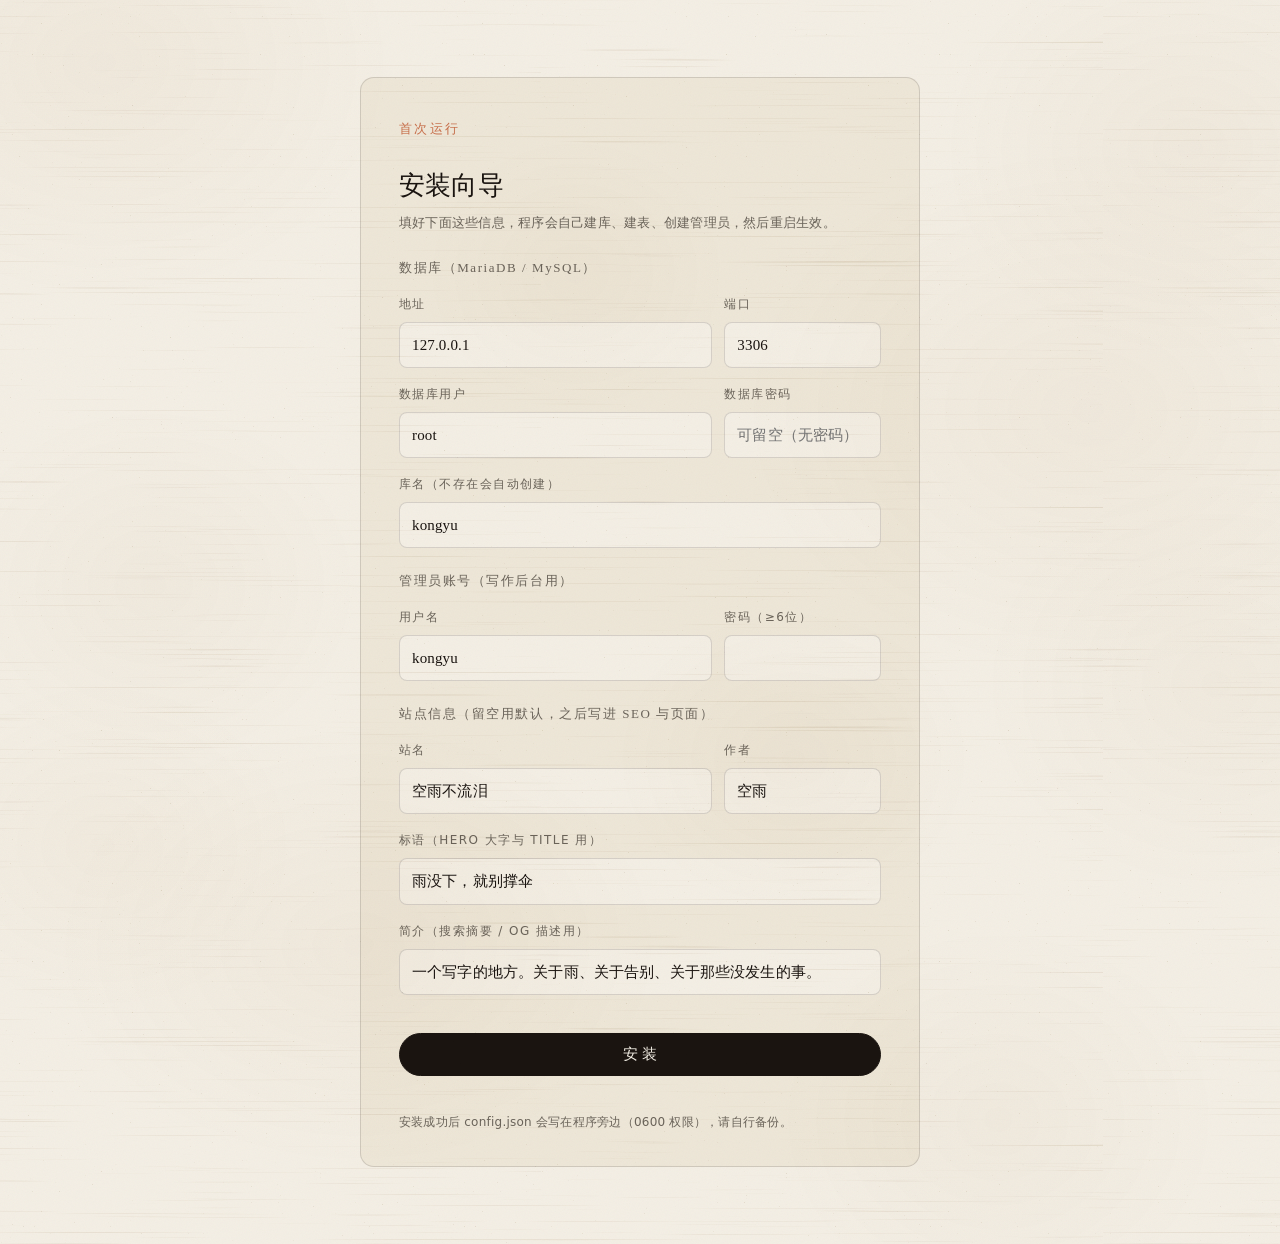
==== web/install.html @ cefd001e "feat: 空雨不流泪 · 单二进制 Markdown 博客 v1.0.0 书卷派（Editorial / Warm Minimalism）风格的个人博客，一个可执行文件 包含前台、写作后台、REST" ====
<!DOCTYPE html>
<html lang="zh-CN" data-theme="light" data-page-node-id="V2tOtIdkE9cuBsTQPnWQZI">
<head data-page-node-id="H4SumpISIE8X99gHW9Pw5w">
<meta charset="UTF-8" data-page-node-id="9279kvWvdt9lmdQAimhoW7">
<meta name="viewport" content="width=device-width, initial-scale=1.0" data-page-node-id="6Mq2mURJLkUc9kyoTBnF0r">
<title>安装向导 · 空雨不流泪</title>
<meta name="robots" content="noindex, nofollow" data-page-node-id="YCZQ5GUoCMjF4UqULJAlKw">
<link rel="stylesheet" href="assets/style.css" data-page-node-id="CHzqNNVt9hxdb2tH8KpF4H">
<style>
  .auth-wrap { min-height: 100vh; display: flex; align-items: center; justify-content: center; padding: 6vw 5vw; }
  .auth-card {
    width: min(560px, 94vw);
    background: var(--paper-2, rgba(255,255,255,.55));
    border: 1px solid var(--line, rgba(31,26,22,.14));
    border-radius: 14px;
    padding: 40px 38px 34px;
  }
  .auth-card h1 { font-size: 26px; font-weight: 500; margin: 6px 0 4px; }
  .auth-card .field { margin-top: 14px; }
  .auth-card input, .auth-card select {
    width: 100%; box-sizing: border-box;
    font: inherit; font-size: 15px;
    padding: 9px 12px; border-radius: 8px;
    border: 1px solid var(--line, rgba(31,26,22,.14));
    background: var(--paper, #f5f0e6); color: var(--ink, #1f1a16);
  }
  .auth-card input:focus { outline: 2px solid var(--accent, #c96f4a); outline-offset: 1px; }
  .row2 { display: grid; grid-template-columns: 2fr 1fr; gap: 12px; }
  .auth-card .btn { width: 100%; margin-top: 22px; padding: 11px; font-size: 15px; }
  .auth-msg { margin-top: 14px; font-size: 13px; color: var(--danger, #a32d2d); min-height: 18px; white-space: pre-wrap; }
  .auth-msg.ok { color: var(--ok, #3b6d11); }
  .sec-title { margin: 22px 0 2px; font-size: 13px; letter-spacing: .12em; color: var(--ink-2, #6b6157); }
  .hint { font-size: 12px; color: var(--ink-2, #6b6157); margin-top: 4px; }
</style>
</head>
<body data-page-node-id="FlMcC4gx3Hf34D4NfJ9yQR">
<div class="auth-wrap" data-page-node-id="HA6IfPLaEIJkyTBPZmfw1i">
  <form class="auth-card" id="installForm" autocomplete="off" data-page-node-id="vvVBIlZMZebYHI7JkENeaW">
    <div class="kicker" data-page-node-id="DMR1CMcJqzCODLzLGT9Vee">首次运行</div>
    <h1 data-page-node-id="GuUspR5ihVvzBpkTRrfKz0">安装向导</h1>
    <p class="muted" style="font-size:13px;margin:4px 0 0" data-page-node-id="l3l0SbgIRQ82aXSEZlowUD">填好下面这些信息，程序会自己建库、建表、创建管理员，然后重启生效。</p>

    <div class="sec-title" data-page-node-id="zU48U7gUlGSHP63JPVsM08">数据库（MariaDB / MySQL）</div>
    <div class="field row2" data-page-node-id="wm0fqiuc0DEUjYhfXHtjfM">
      <div data-page-node-id="dCYoIELEKn0SQ8KRnetVZY"><label for="host" data-page-node-id="gxUdnwzr2HSPPkHJM98pPL">地址</label>
        <input id="host" type="text" value="127.0.0.1" required data-page-node-id="PY7iTl00N5zxXxdwJyI2Jf">
      </div>
      <div data-page-node-id="TI1aRrTQF34gpeMN3ocjvo"><label for="port" data-page-node-id="ciElGRjXbyT6mKOkhVggtp">端口</label>
        <input id="port" type="text" value="3306" required data-page-node-id="AR1CuXsBEe4DLxHGVZ2oFI">
      </div>
    </div>
    <div class="field row2" data-page-node-id="I75LFwPrsfRYaFbqBc1O0S">
      <div data-page-node-id="5k55RzexFUispJvgBruMBZ"><label for="dbuser" data-page-node-id="xSpnopDXzAOAG6lRxAhOwf">数据库用户</label>
        <input id="dbuser" type="text" value="root" required data-page-node-id="LlhUhneugYV0geHpPtoEWv">
      </div>
      <div data-page-node-id="MxfpscPQuFteVMUP3p21AA"><label for="dbpass" data-page-node-id="TLlwwJEupNCL2d8oQdbS4r">数据库密码</label>
        <input id="dbpass" type="password" placeholder="可留空（无密码）" data-page-node-id="TQKkqpDDmM3em5bO1fQAMH">
      </div>
    </div>
    <div class="field" data-page-node-id="yBr2CC0Bqi5upN77WiHCUP">
      <label for="dbname" data-page-node-id="mlX4teWCitAnF7ivZqqsvG">库名（不存在会自动创建）</label>
      <input id="dbname" type="text" value="kongyu" required data-page-node-id="5jpUyk98XAUFMR1JXe2vAx">
    </div>

    <div class="sec-title" data-page-node-id="klMNr1pzEWx4UFM8BHHCQN">管理员账号（写作后台用）</div>
    <div class="field row2" data-page-node-id="q7GjEkgvLV7BRFYhQMcNPW">
      <div data-page-node-id="z84wAPnV6OuWB85Cf1rZNY"><label for="admin" data-page-node-id="0RRC1Fw7aUBytudGz9IXAI">用户名</label>
        <input id="admin" type="text" value="kongyu" required data-page-node-id="Ix6VSt5851bhybQhXxsSqv">
      </div>
      <div data-page-node-id="3K9S00Lg9o94TlIMEx2kd3"><label for="apass" data-page-node-id="Y9kYkQ2WEuAqQretwTadSj">密码（≥6位）</label>
        <input id="apass" type="password" required minlength="6" data-page-node-id="vbwDZWRBacbl6phlWuuTd9">
      </div>
    </div>

    <div class="sec-title" data-page-node-id="RnH6XeklCV2P2lovoTrEGO">站点信息（留空用默认，之后写进 SEO 与页面）</div>
    <div class="field row2" data-page-node-id="XkdF8f4hzhiZ895lD7CfAy">
      <div data-page-node-id="lqiD1xasliE6BBBfSmHkuC"><label for="sitename" data-page-node-id="JeFniX1CCaCCQLELUPEBEY">站名</label>
        <input id="sitename" type="text" value="空雨不流泪" data-page-node-id="6vN9mm7lPlQjdhVKyfl6mR">
      </div>
      <div data-page-node-id="iv16kOr2wllGi4un0fKejf"><label for="author" data-page-node-id="B33lq2xFcWFhSXoDtLKAC0">作者</label>
        <input id="author" type="text" value="空雨" data-page-node-id="HtsVDL7bSnUYdB3Yv2rcWU">
      </div>
    </div>
    <div class="field" data-page-node-id="SQ7XUBX06sIC2h8ThpcfDW">
      <label for="tagline" data-page-node-id="bYzliW0FPeZS6xdywLME04">标语（Hero 大字与 title 用）</label>
      <input id="tagline" type="text" value="雨没下，就别撑伞" data-page-node-id="G7FrCkX4eENd3shbqB1Qlc">
    </div>
    <div class="field" data-page-node-id="qepdZGXt0GVWrVK6PGCH2d">
      <label for="sitedesc" data-page-node-id="4z4RGwlps5e6aza6b4SkyS">简介（搜索摘要 / OG 描述用）</label>
      <input id="sitedesc" type="text" value="一个写字的地方。关于雨、关于告别、关于那些没发生的事。" data-page-node-id="gwk8nHrrBvHcpHFYGysQmO">
    </div>

    <button class="btn btn-primary" type="submit" id="btnInstall" data-page-node-id="z9gfcmMwOGPntxcrnt8lXy">安 装</button>
    <div class="auth-msg" id="msg" data-page-node-id="XBPMunv3wNPn2IUucmQIey"></div>
    <p class="hint" data-page-node-id="q9HPEwHez03z5gOPQQk8lC">安装成功后 config.json 会写在程序旁边（0600 权限），请自行备份。</p>
  </form>
</div>

<script>
/* 安装向导：POST /api/install → 成功后提示重启（或自动 reload 试探） */
(function () {
  'use strict';
  var msg = document.getElementById('msg');
  var btn = document.getElementById('btnInstall');

  document.getElementById('installForm').addEventListener('submit', function (e) {
    e.preventDefault();
    btn.disabled = true; btn.textContent = '建库建表中…'; msg.className = 'auth-msg'; msg.textContent = '';

    fetch('api/install', {
      method: 'POST',
      headers: { 'Content-Type': 'application/json' },
      body: JSON.stringify({
        host: document.getElementById('host').value.trim(),
        port: document.getElementById('port').value.trim(),
        user: document.getElementById('dbuser').value.trim(),
        pass: document.getElementById('dbpass').value,
        db:   document.getElementById('dbname').value.trim(),
        admin: document.getElementById('admin').value.trim(),
        password: document.getElementById('apass').value,
        site_name: document.getElementById('sitename').value.trim(),
        site_tagline: document.getElementById('tagline').value.trim(),
        site_desc: document.getElementById('sitedesc').value.trim(),
        site_author: document.getElementById('author').value.trim()
      })
    }).then(function (r) {
      return r.json().then(function (j) { return { ok: r.ok, j: j }; });
    }).then(function (res) {
      if (!res.ok) { msg.textContent = res.j.error || '安装失败'; return; }
      msg.className = 'auth-msg ok';
      msg.textContent = '安装完成！正在跳转到登录页…';
      setTimeout(function () { location.href = 'login'; }, 1200);
    }).catch(function (err) {
      msg.textContent = '请求失败：' + err.message;
    }).finally(function () {
      btn.disabled = false; btn.textContent = '安 装';
    });
  });

  /* 已安装的用户误入此页：给个提示而不是白屏表单 */
  fetch('api/posts').then(function (r) {
    if (r.ok) {
      msg.className = 'auth-msg ok';
      msg.textContent = '本站已安装完毕。若要重装，请删除 config.json 后重启程序。';
      btn.disabled = true;
    }
  }).catch(function () {});
})();
</script>
</body>
</html>
---- web/assets/style.css ----
/* ============================================================================
   空雨不流泪 —— 站点样式
   风格：Editorial / Warm Minimalism（书卷派）
   亮色 = 白天的旧纸；深色 = 烛光下的旧纸
   全部纹理为内联 SVG data-uri，零图片请求
   ========================================================================== */

/* 字体策略：只用本地衬线栈（Source Han Serif / Songti SC / SimSun 逐级回退）。
   刻意不 @import 思源宋体 webfont——Google Fonts 在国内不可达时，
   render-blocking 的样式表会把首屏卡满 10 秒超时才放弃（实测）。
   要真喜欢思源宋体，本机装一份，下面 font-family 第二档就能命中。 */

/* ---------------------------------------------------------------
   ① 设计令牌
   --------------------------------------------------------------- */
:root {
  --paper:    #f5f0e6;   /* 纸色：对齐 claude.com 的奶油，暖但不棕 */
  --paper-2:  #efe8d9;   /* 次级纸面：代码块 / 卡片底 */
  --ink:      #1a1410;   /* 主文字：暖黑而非纯黑 */
  --ink-2:    #6b645a;   /* 次级文字：灰褐 */
  --ink-3:    #9a9186;   /* 三级文字：更浅的灰褐 */
  --accent:   #c96f4a;   /* 品牌橙：跟着旧纸压暗一档 */
  --rule:     #e2dac6;   /* 分隔线：浅褐压痕 */
  --rule-2:   #d5cab2;   /* 强分隔线 */
  --shadow:   0 1px 2px rgba(60, 42, 20, .05), 0 8px 24px rgba(60, 42, 20, .05);
  --radius:   4px;
  --maxw:     1160px;
  /* 正文列宽：移动端 86vw（与 header 的 6vw 节奏对齐）；桌面自适应封顶 */
  --measure:  min(86vw, clamp(560px, 42vw + 180px, 960px));
}

html[data-theme="dark"] {
  --paper:    #171310;   /* 暖褐底，绝不纯黑 */
  --paper-2:  #201a15;
  --ink:      #e8ddc8;   /* 暗奶油，绝不纯白 */
  --ink-2:    #9a8f78;
  --ink-3:    #6f6555;
  --accent:   #c96f4a;   /* 深底上不提高饱和度，否则变霓虹灯 */
  --rule:     #3a3226;
  --rule-2:   #4a4030;
  --shadow:   0 1px 2px rgba(0, 0, 0, .3), 0 8px 24px rgba(0, 0, 0, .25);
  --grain-blend:   screen;   /* multiply 在深底上等于隐身 */
  --texture-blend: screen;
  --vignette:      rgba(0, 0, 0, .34);
}

* { margin: 0; padding: 0; box-sizing: border-box; }

html { -webkit-text-size-adjust: 100%; }

body {
  background: var(--paper);
  color: var(--ink);
  /* 西文 Georgia，中文优先思源宋体（宽扁、字面大），逐级回退 */
  font-family: Georgia, "Noto Serif SC", "Source Han Serif SC", "Songti SC", SimSun, serif;
  line-height: 1.75;
  letter-spacing: .015em;      /* 字距放一点，中文不再挤成一条 */
  -webkit-font-smoothing: antialiased;
  position: relative;          /* 让 absolute 纹理层铺满整个文档高度 */
  min-height: 100vh;
}

/* ---------------------------------------------------------------
   ② 旧纸质感 v5 —— 消灭"网格感"
   网格感来源：单一尺寸贴图按固定周期平铺，滚动时节奏被眼睛数出来。
   对策：所有贴图块取质数尺寸；同种纹理叠互质两层（换 seed + 质数平移），
        合成重复周期 = 尺寸乘积（百万像素级）；狐斑用 % 定位本就无周期。
   --------------------------------------------------------------- */

/* ::before = 三层颗粒，质数尺寸互相错开 */
body::before {
  content: "";
  position: absolute; inset: 0;
  z-index: 9998; pointer-events: none;
  background-image:
    url("data:image/svg+xml,%3Csvg xmlns='http://www.w3.org/2000/svg' width='421' height='421'%3E%3Cfilter id='a'%3E%3CfeTurbulence type='fractalNoise' baseFrequency='0.9' numOctaves='2' seed='4' stitchTiles='stitch'/%3E%3C/filter%3E%3Crect width='100%25' height='100%25' filter='url(%23a)'/%3E%3C/svg%3E"),
    url("data:image/svg+xml,%3Csvg xmlns='http://www.w3.org/2000/svg' width='313' height='313'%3E%3Cfilter id='b'%3E%3CfeTurbulence type='fractalNoise' baseFrequency='1.15' numOctaves='2' seed='19' stitchTiles='stitch'/%3E%3C/filter%3E%3Crect width='100%25' height='100%25' filter='url(%23b)'/%3E%3C/svg%3E"),
    url("data:image/svg+xml,%3Csvg xmlns='http://www.w3.org/2000/svg' width='257' height='257'%3E%3Cfilter id='c'%3E%3CfeTurbulence type='fractalNoise' baseFrequency='0.72' numOctaves='3' seed='53' stitchTiles='stitch'/%3E%3C/filter%3E%3Crect width='100%25' height='100%25' filter='url(%23c)'/%3E%3C/svg%3E");
  background-size: 421px 421px, 313px 313px, 257px 257px;
  background-position: 0 0, 173px 97px, 89px 211px;   /* 质数平移，接缝相位打散 */
  opacity: .05;
  mix-blend-mode: var(--grain-blend, multiply);
}

/* ::after = 纤维丝×2 + 木屑×2 + 狐斑（长在纸上，跟滚动走） */
body::after {
  content: "";
  position: absolute; inset: 0;
  z-index: 9997; pointer-events: none;
  background-image:
    /* ① 纤维丝 A：1103px，横向拉丝 */
    url("data:image/svg+xml,%3Csvg xmlns='http://www.w3.org/2000/svg' width='1103' height='1103'%3E%3Cfilter id='f1'%3E%3CfeTurbulence type='fractalNoise' baseFrequency='0.003 0.55' numOctaves='2' seed='7' stitchTiles='stitch'/%3E%3CfeColorMatrix values='0 0 0 0 0.42 0 0 0 0 0.30 0 0 0 0 0.16 0 0 0 0.8 -0.55'/%3E%3C/filter%3E%3Crect width='100%25' height='100%25' filter='url(%23f1)'/%3E%3C/svg%3E"),
    /* ① 纤维丝 B：887px，与 A 互质 → 合成周期 97 万 px */
    url("data:image/svg+xml,%3Csvg xmlns='http://www.w3.org/2000/svg' width='887' height='887'%3E%3Cfilter id='f2'%3E%3CfeTurbulence type='fractalNoise' baseFrequency='0.0045 0.4' numOctaves='2' seed='31' stitchTiles='stitch'/%3E%3CfeColorMatrix values='0 0 0 0 0.40 0 0 0 0 0.28 0 0 0 0 0.15 0 0 0 0.7 -0.5'/%3E%3C/filter%3E%3Crect width='100%25' height='100%25' filter='url(%23f2)'/%3E%3C/svg%3E"),
    /* ② 木屑 A：907px */
    url("data:image/svg+xml,%3Csvg xmlns='http://www.w3.org/2000/svg' width='907' height='907'%3E%3Cfilter id='s1'%3E%3CfeTurbulence type='fractalNoise' baseFrequency='0.55' numOctaves='1' seed='41' stitchTiles='stitch'/%3E%3CfeColorMatrix values='0 0 0 0 0.30 0 0 0 0 0.20 0 0 0 0 0.08 0 0 0 2.2 -1.68'/%3E%3C/filter%3E%3Crect width='100%25' height='100%25' filter='url(%23s1)'/%3E%3C/svg%3E"),
    /* ② 木屑 B：613px，seed 不同，点更细更稀 */
    url("data:image/svg+xml,%3Csvg xmlns='http://www.w3.org/2000/svg' width='613' height='613'%3E%3Cfilter id='s2'%3E%3CfeTurbulence type='fractalNoise' baseFrequency='0.75' numOctaves='1' seed='77' stitchTiles='stitch'/%3E%3CfeColorMatrix values='0 0 0 0 0.28 0 0 0 0 0.18 0 0 0 0 0.07 0 0 0 2 -1.72'/%3E%3C/filter%3E%3Crect width='100%25' height='100%25' filter='url(%23s2)'/%3E%3C/svg%3E"),
    /* ③ 狐斑：% 定位铺整页，十团深浅散点——无周期，纯随机感（浓度 .028~.045） */
    radial-gradient(420px 340px at 8% 5%,   rgba(158,108,40,.045), transparent 70%),
    radial-gradient(360px 300px at 93% 12%, rgba(150,102,38,.04),  transparent 70%),
    radial-gradient(500px 380px at 85% 33%, rgba(158,108,40,.042), transparent 70%),
    radial-gradient(300px 260px at 12% 47%, rgba(140, 96,34,.032), transparent 70%),
    radial-gradient(260px 220px at 62% 61%, rgba(150,104,40,.03),  transparent 70%),
    radial-gradient(440px 320px at 28% 76%, rgba(158,108,40,.04),  transparent 70%),
    radial-gradient(320px 280px at 78% 90%, rgba(140, 96,34,.032), transparent 70%),
    radial-gradient(220px 200px at 45% 22%, rgba(150,104,40,.028), transparent 70%),
    radial-gradient(280px 240px at 8% 68%,  rgba(158,108,40,.03),  transparent 70%),
    radial-gradient(340px 300px at 95% 55%, rgba(140, 96,34,.03),  transparent 70%);
  background-size: 1103px 1103px, 887px 887px, 907px 907px, 613px 613px,
                   auto, auto, auto, auto, auto, auto, auto, auto, auto, auto;
  background-position: 0 0, 541px 389px, 233px 157px, 71px 433px,
                       0 0, 0 0, 0 0, 0 0, 0 0, 0 0, 0 0, 0 0, 0 0, 0 0;
  mix-blend-mode: var(--texture-blend, multiply);
}

/* 暗角：唯一 fixed 的层——它是"视口的光线"，跟眼睛走不跟纸走 */
html::after {
  content: "";
  position: fixed; inset: 0;
  z-index: 9996; pointer-events: none;
  background: radial-gradient(130vw 130vh at 50% 50%, transparent 55%, var(--vignette, rgba(96,68,30,.06)));
  mix-blend-mode: var(--texture-blend, multiply);
}

/* 深色模式：纹理换 screen，颜色提亮；结构与亮色版完全一致 */
html[data-theme="dark"] body::before { opacity: .09; }
html[data-theme="dark"] body::after {
  background-image:
    url("data:image/svg+xml,%3Csvg xmlns='http://www.w3.org/2000/svg' width='1103' height='1103'%3E%3Cfilter id='f1'%3E%3CfeTurbulence type='fractalNoise' baseFrequency='0.003 0.55' numOctaves='2' seed='7' stitchTiles='stitch'/%3E%3CfeColorMatrix values='0 0 0 0 0.55 0 0 0 0 0.42 0 0 0 0 0.24 0 0 0 0.7 -0.5'/%3E%3C/filter%3E%3Crect width='100%25' height='100%25' filter='url(%23f1)'/%3E%3C/svg%3E"),
    url("data:image/svg+xml,%3Csvg xmlns='http://www.w3.org/2000/svg' width='887' height='887'%3E%3Cfilter id='f2'%3E%3CfeTurbulence type='fractalNoise' baseFrequency='0.0045 0.4' numOctaves='2' seed='31' stitchTiles='stitch'/%3E%3CfeColorMatrix values='0 0 0 0 0.52 0 0 0 0 0.40 0 0 0 0 0.22 0 0 0 0.6 -0.45'/%3E%3C/filter%3E%3Crect width='100%25' height='100%25' filter='url(%23f2)'/%3E%3C/svg%3E"),
    url("data:image/svg+xml,%3Csvg xmlns='http://www.w3.org/2000/svg' width='907' height='907'%3E%3Cfilter id='s1'%3E%3CfeTurbulence type='fractalNoise' baseFrequency='0.55' numOctaves='1' seed='41' stitchTiles='stitch'/%3E%3CfeColorMatrix values='0 0 0 0 0.45 0 0 0 0 0.34 0 0 0 0 0.18 0 0 0 2 -1.6'/%3E%3C/filter%3E%3Crect width='100%25' height='100%25' filter='url(%23s1)'/%3E%3C/svg%3E"),
    url("data:image/svg+xml,%3Csvg xmlns='http://www.w3.org/2000/svg' width='613' height='613'%3E%3Cfilter id='s2'%3E%3CfeTurbulence type='fractalNoise' baseFrequency='0.75' numOctaves='1' seed='77' stitchTiles='stitch'/%3E%3CfeColorMatrix values='0 0 0 0 0.42 0 0 0 0 0.32 0 0 0 0 0.16 0 0 0 1.8 -1.55'/%3E%3C/filter%3E%3Crect width='100%25' height='100%25' filter='url(%23s2)'/%3E%3C/svg%3E"),
    radial-gradient(420px 340px at 8% 5%,   rgba(190,140,60,.05), transparent 70%),
    radial-gradient(360px 300px at 93% 12%, rgba(180,130,55,.045),transparent 70%),
    radial-gradient(500px 380px at 85% 33%, rgba(190,140,60,.05), transparent 70%),
    radial-gradient(300px 260px at 12% 47%, rgba(170,125,50,.04), transparent 70%),
    radial-gradient(260px 220px at 62% 61%, rgba(180,135,60,.035),transparent 70%),
    radial-gradient(440px 320px at 28% 76%, rgba(190,140,60,.045),transparent 70%),
    radial-gradient(320px 280px at 78% 90%, rgba(170,125,50,.04), transparent 70%),
    radial-gradient(220px 200px at 45% 22%, rgba(180,135,60,.03), transparent 70%),
    radial-gradient(280px 240px at 8% 68%,  rgba(190,140,60,.035),transparent 70%),
    radial-gradient(340px 300px at 95% 55%, rgba(170,125,50,.035),transparent 70%);
  background-size: 1103px 1103px, 887px 887px, 907px 907px, 613px 613px,
                   auto, auto, auto, auto, auto, auto, auto, auto, auto, auto;
  background-position: 0 0, 541px 389px, 233px 157px, 71px 433px,
                       0 0, 0 0, 0 0, 0 0, 0 0, 0 0, 0 0, 0 0, 0 0, 0 0;
}

/* 换肤 0.35s 过渡——像拉窗帘，不像断电 */
body, header, footer, hr, .hero-meta, .theme-toggle, nav a, h1, h2, h3,
.card, .card:hover, pre, code, blockquote, input, textarea, .btn, .chip, .toc,
.toolbar, .pane, .meta-row, table th, table td {
  transition: background-color .35s ease, color .35s ease, border-color .35s ease;
}

/* ---------------------------------------------------------------
   ③ 排版原子
   --------------------------------------------------------------- */
a { color: var(--accent); text-decoration: none; }
a:hover { text-decoration: underline; text-underline-offset: 3px; }

::selection { background: rgba(201, 111, 74, .22); }

.wrap { max-width: var(--maxw); margin: 0 auto; padding: 0 6vw; }

.kicker {
  font-family: system-ui, sans-serif;
  font-size: 13px; letter-spacing: .18em; color: var(--accent);
  text-transform: uppercase; margin-bottom: 22px;
}
.muted { color: var(--ink-2); }
.small { font-family: system-ui, sans-serif; font-size: 13px; color: var(--ink-3); }
.serif-serif { font-style: italic; }

/* ---------------------------------------------------------------
   ④ 顶栏 / 页脚
   注意：只作用于 body 的直接子元素——否则文章页的 <header class="post-head">
        会被这条规则抓去当 flex 容器，标题、导语、元信息就被并排挤成三列了
   --------------------------------------------------------------- */
body > header {
  position: sticky; top: 0; z-index: 100;
  display: flex; justify-content: space-between; align-items: center; gap: 20px;
  padding: 20px 6vw;
  border-bottom: 1px solid var(--rule);
  background: var(--paper);
}
.logo { font-size: 20px; font-weight: 700; letter-spacing: -0.01em; white-space: nowrap; }
.logo em { color: var(--accent); font-style: normal; }
.logo a { color: inherit; text-decoration: none; }

/* 导航也限定在顶栏内——文章页的 <nav class="toc"> 不能再被当成 flex 容器 */
body > header nav { display: flex; align-items: center; gap: 26px; }
body > header nav a { color: var(--ink); text-decoration: none; font-size: 15px; white-space: nowrap; }
body > header nav a:hover { color: var(--accent); }
body > header nav a.is-active { color: var(--accent); }

.theme-toggle {
  border: 1px solid var(--rule); border-radius: 999px;
  background: transparent; color: var(--ink); cursor: pointer;
  font-family: system-ui, sans-serif; font-size: 14px; padding: 7px 16px;
  white-space: nowrap;
}
.theme-toggle:hover { border-color: var(--ink); }

/* ---------------------------------------------------------------
   ⑤ 首页 Hero：编辑式双栏
   --------------------------------------------------------------- */
.hero {
  display: grid; grid-template-columns: 1.4fr 1fr; gap: 6vw;
  max-width: var(--maxw); margin: 0 auto; padding: 88px 6vw 64px;
}
.hero h1 {
  font-size: clamp(38px, 5.2vw, 60px);
  line-height: 1.15; font-weight: 500; letter-spacing: -0.01em;
}
.hero .standfirst {
  margin-top: 26px; font-size: 20px; color: var(--ink-2); font-style: italic;
}
.hero-meta {
  align-self: end;
  border-top: 2px solid var(--ink); padding-top: 18px;
  font-family: system-ui, sans-serif; font-size: 14px; color: var(--ink-2);
}
.hero-meta p { margin-bottom: 9px; }
.hero-meta strong { color: var(--ink); font-weight: 600; }

/* ---------------------------------------------------------------
   ⑥ 文章列表：编辑式条目
   --------------------------------------------------------------- */
.list-head {
  display: flex; align-items: flex-end; justify-content: space-between;
  gap: 24px; flex-wrap: wrap;
  border-bottom: 1px solid var(--rule-2);
  padding-bottom: 14px; margin-bottom: 8px;
}
.list-head h2 { font-size: 15px; font-family: system-ui, sans-serif; letter-spacing: .16em; text-transform: uppercase; font-weight: 600; }

.filters { display: flex; gap: 20px; align-items: center; flex-wrap: wrap; }

/* 搜索框：下划线式，别做成 SaaS 输入框 */
.search {
  border: 0; border-bottom: 1px solid var(--rule-2);
  background: transparent; color: var(--ink);
  font-family: inherit; font-size: 15px; padding: 6px 2px; width: 180px;
}
.search::placeholder { color: var(--ink-3); }
.search:focus { outline: none; border-bottom-color: var(--accent); }

.post-list { list-style: none; }
.post-row { border-bottom: 1px solid var(--rule); }
.post-row a {
  display: grid; grid-template-columns: 132px 1fr; gap: 26px;
  padding: 30px 6px; color: inherit; text-decoration: none;
  position: relative;
}
.post-row a:hover { text-decoration: none; }
.post-row a::after {
  /* 悬停时从左侧压出一道橙色细线，替代卡片的阴影感 */
  content: ""; position: absolute; left: 0; top: 0; bottom: 0; width: 2px;
  background: var(--accent); transform: scaleY(0); transform-origin: top;
  transition: transform .28s ease;
}
.post-row a:hover::after { transform: scaleY(1); }
.post-row .date {
  font-family: system-ui, sans-serif; font-size: 13px; color: var(--ink-3);
  padding-top: 8px; letter-spacing: .04em;
}
.post-row h3 {
  font-size: 26px; font-weight: 500; line-height: 1.35;
  margin-bottom: 10px; transition: color .25s ease;
}
.post-row a:hover h3 { color: var(--accent); }
.post-row .excerpt { font-size: 17px; color: var(--ink-2); margin-bottom: 14px; }

.chips { display: flex; gap: 8px; flex-wrap: wrap; align-items: center; }
.chip {
  font-family: system-ui, sans-serif; font-size: 12px; letter-spacing: .04em;
  color: var(--ink-2); border: 1px solid var(--rule-2); border-radius: 999px;
  padding: 3px 11px; cursor: pointer; background: transparent;
}
.chip:hover { border-color: var(--accent); color: var(--accent); }
.chip.is-on { background: var(--ink); border-color: var(--ink); color: var(--paper); }

.empty { padding: 64px 6px; color: var(--ink-2); font-style: italic; }

/* ---------------------------------------------------------------
   ⑦ 文章页
   --------------------------------------------------------------- */
.post-head {
  width: var(--measure); margin: 0 auto; padding: 72px 0 40px;
  border-bottom: 1px solid var(--rule);
}
.post-head h1 {
  font-size: clamp(34px, 4.6vw, 52px);
  line-height: 1.2; font-weight: 500; letter-spacing: -0.01em;
  margin-bottom: 22px;
}
.post-head .standfirst { font-size: 20px; color: var(--ink-2); font-style: italic; margin-bottom: 26px; }
.meta-row {
  display: flex; gap: 22px; flex-wrap: wrap; align-items: center;
  border-top: 2px solid var(--ink); padding-top: 16px;
  font-family: system-ui, sans-serif; font-size: 13px; color: var(--ink-2);
}
.meta-row strong { color: var(--ink); font-weight: 600; }

/* 阅读进度：贴在 header 下沿 */
.progress {
  position: fixed; top: 0; left: 0; height: 2px; width: 0;
  background: var(--accent); z-index: 200; transition: width .08s linear;
}

/* 正文（含目录的栅格：正文居中，目录挂在右侧空白里） */
.post-body {
  width: var(--measure); margin: 0 auto; padding: 40px 0 80px;
}
.prose { font-size: 19px; }
.prose > p { margin-bottom: 24px; }

/* 首字下沉：只给正文第一段 */
.prose > p.lead::first-letter {
  font-size: 74px; float: left; line-height: .8;
  padding: 8px 12px 0 0; color: var(--accent);
}

.prose h2 { font-size: 30px; font-weight: 500; margin: 62px 0 20px; }
.prose h2 .no { color: var(--accent); font-style: italic; margin-right: .35em; }
.prose h3 { font-size: 23px; font-weight: 500; margin: 42px 0 16px; }
.prose h3::before { content: "§ "; color: var(--accent); }

.prose blockquote {
  margin: 44px 0; padding: 4px 0 4px 26px;
  border-left: 3px solid var(--accent);
  font-size: 23px; font-style: italic; line-height: 1.5;
}
.prose blockquote p { margin-bottom: 0; }

.prose ul, .prose ol { margin: 0 0 24px 1.4em; }
.prose li { margin-bottom: 8px; }
.prose li > ul, .prose li > ol { margin: 8px 0 0 .2em; }

.prose hr { border: 0; border-top: 1px solid var(--rule); margin: 60px 0; }

.prose code {
  font-family: "SFMono-Regular", Consolas, "Liberation Mono", Menlo, monospace;
  font-size: .86em; background: var(--paper-2);
  border: 1px solid var(--rule); border-radius: 3px; padding: 1px 6px;
  letter-spacing: 0;
}
.prose pre {
  background: var(--paper-2); border: 1px solid var(--rule);
  border-left: 3px solid var(--accent); border-radius: var(--radius);
  padding: 22px 24px; margin: 32px 0; overflow-x: auto;
}
.prose pre code {
  background: none; border: 0; padding: 0; font-size: 14px; line-height: 1.7;
  color: var(--ink);
}
.prose img { max-width: 100%; height: auto; border-radius: var(--radius); margin: 12px 0; }

.prose table {
  width: 100%; border-collapse: collapse; margin: 32px 0; font-size: 16px;
}
.prose th, .prose td {
  border-bottom: 1px solid var(--rule); padding: 11px 14px; text-align: left;
}
.prose th {
  font-family: system-ui, sans-serif; font-size: 13px; letter-spacing: .08em;
  text-transform: uppercase; color: var(--ink-2); border-bottom: 2px solid var(--ink);
}

/* 目录：桌面端浮在正文右上空白，移动端折成可点开的块 */
.toc {
  border: 1px solid var(--rule); border-radius: var(--radius);
  padding: 18px 20px; margin: 8px 0 40px; background: var(--paper-2);
}
.toc h4 {
  font-family: system-ui, sans-serif; font-size: 12px; letter-spacing: .16em;
  text-transform: uppercase; color: var(--ink-2); margin-bottom: 12px;
}
.toc ol { list-style: none; margin: 0; padding: 0; }   /* 清掉浏览器给 ol 的默认缩进 */
.toc li { margin-bottom: 7px; font-size: 15px; }
.toc li.lv-3 { padding-left: 16px; font-size: 14px; }
.toc a { color: var(--ink-2); }
.toc a:hover { color: var(--accent); }

.post-nav {
  width: var(--measure); margin: 0 auto;
  border-top: 1px solid var(--rule);
  display: grid; grid-template-columns: 1fr 1fr; gap: 24px; padding: 32px 0 0;
}
.post-nav a { display: block; }
.post-nav .dir { font-family: system-ui, sans-serif; font-size: 12px; letter-spacing: .14em; text-transform: uppercase; color: var(--ink-3); }
.post-nav .ttl { font-size: 19px; margin-top: 6px; color: var(--ink); }
.post-nav .next { text-align: right; }

.back-top {
  position: fixed; right: 26px; bottom: 26px; z-index: 150;
  width: 42px; height: 42px; border-radius: 999px;
  border: 1px solid var(--rule-2); background: var(--paper); color: var(--ink);
  cursor: pointer; font-size: 17px; font-family: inherit;
  opacity: 0; pointer-events: none; transition: opacity .3s ease;
}
.back-top.is-on { opacity: 1; pointer-events: auto; }
.back-top:hover { border-color: var(--accent); color: var(--accent); }

/* ---------------------------------------------------------------
   ⑧ 页脚
   --------------------------------------------------------------- */
body > footer {
  border-top: 1px solid var(--rule); padding: 44px 6vw; margin-top: 40px;
  font-family: system-ui, sans-serif; font-size: 13px; color: var(--ink-2);
  display: flex; justify-content: space-between; flex-wrap: wrap; gap: 14px;
}
body > footer a { color: var(--ink-2); }
body > footer a:hover { color: var(--accent); }
/* 页脚三件套：左版权（含排版小注），右链接组（开源 · 备案） */
body > footer .foot-copy { display: flex; flex-direction: column; gap: 4px; }
body > footer .foot-note { font-size: 12px; color: var(--ink-3, var(--ink-2)); opacity: .75; }
body > footer .foot-links { display: flex; align-items: flex-start; flex-wrap: wrap; gap: 8px; }
body > footer .foot-sep { color: var(--ink-2); opacity: .5; }

/* ---------------------------------------------------------------
   ⑧½ 下载卡片（附件链接自动渲染，见 markdown.js downloadCard）
   --------------------------------------------------------------- */
.dl-card {
  display: flex; align-items: center; gap: 12px; flex-wrap: wrap;
  margin: 1.1em 0; padding: 12px 16px;
  border: 1px solid var(--rule); border-radius: 10px;
  background: var(--paper-2, rgba(255,255,255,.4));
  font-family: system-ui, sans-serif; font-size: 14px;
}
.dl-ext {
  flex: none; width: 42px; height: 42px; border-radius: 8px;
  display: grid; place-items: center;
  background: var(--accent); color: #fff;
  font-size: 11px; font-weight: 700; letter-spacing: .02em;
}
.dl-body { display: flex; align-items: center; gap: 14px; flex: 1; min-width: 0; flex-wrap: wrap; }
.dl-name { color: var(--ink); text-decoration: none; font-weight: 500; overflow: hidden; text-overflow: ellipsis; }
.dl-name:hover { color: var(--accent); }
.dl-actions { display: flex; gap: 8px; margin-left: auto; }
.dl-btn {
  border: 1px solid var(--rule); background: transparent; color: var(--ink-2);
  border-radius: 7px; padding: 4px 12px; font-size: 13px; cursor: pointer;
  text-decoration: none; font-family: inherit;
}
.dl-btn:hover { border-color: var(--accent); color: var(--accent); }
.dl-url {
  flex-basis: 100%; display: none; align-items: center; gap: 10px;
  margin-top: 4px; padding-top: 10px; border-top: 1px dashed var(--rule);
}
.dl-card.is-open .dl-url { display: flex; }
.dl-url code {
  flex: 1; min-width: 0; overflow-x: auto; white-space: nowrap;
  font-size: 12px; color: var(--ink-2); background: transparent;
}

/* ---------------------------------------------------------------
   ⑨ 写作后台
   --------------------------------------------------------------- */
.admin-bar {
  display: flex; align-items: center; gap: 10px; flex-wrap: wrap;
}
.btn {
  font-family: system-ui, sans-serif; font-size: 14px; cursor: pointer;
  border: 1px solid var(--rule-2); background: transparent; color: var(--ink);
  border-radius: 999px; padding: 8px 18px;
}
.btn:hover { border-color: var(--ink); }
.btn-primary { background: var(--ink); border-color: var(--ink); color: var(--paper); }
.btn-primary:hover { background: var(--accent); border-color: var(--accent); color: #fff; }
.btn-danger:hover { border-color: #b2453a; color: #b2453a; }
.btn-sm { padding: 5px 13px; font-size: 13px; }

.status-dot {
  display: inline-block; width: 7px; height: 7px; border-radius: 999px;
  background: var(--ink-3); margin-right: 7px; vertical-align: middle;
}
.status-dot.on { background: var(--accent); }

.admin-grid {
  display: grid; grid-template-columns: 1fr 1fr; gap: 0;
  max-width: 1520px; margin: 0 auto; padding: 0 6vw 80px;
  align-items: start;
}
.pane { padding: 0; }
.pane + .pane { border-left: 1px solid var(--rule); padding-left: 28px; }
.pane:first-child { padding-right: 28px; }

.field { margin-bottom: 16px; }
.field label {
  display: block; font-family: system-ui, sans-serif; font-size: 12px;
  letter-spacing: .12em; text-transform: uppercase; color: var(--ink-2);
  margin-bottom: 7px;
}
.field input, .field textarea, .field select {
  width: 100%; background: var(--paper-2); color: var(--ink);
  border: 1px solid var(--rule); border-radius: var(--radius);
  font-family: inherit; font-size: 15px; padding: 10px 12px; letter-spacing: .01em;
}
.field input:focus, .field textarea:focus { outline: none; border-color: var(--accent); }
.field-row { display: grid; grid-template-columns: 1fr 1fr; gap: 14px; }

#editor {
  width: 100%; min-height: 62vh; resize: vertical;
  background: var(--paper-2); color: var(--ink);
  border: 1px solid var(--rule); border-radius: var(--radius);
  font-family: "SFMono-Regular", Consolas, Menlo, monospace;
  font-size: 14.5px; line-height: 1.8; padding: 18px;
  tab-size: 2; letter-spacing: 0;
}
#editor:focus { outline: none; border-color: var(--accent); }

.toolbar {
  display: flex; gap: 6px; flex-wrap: wrap; align-items: center;
  border: 1px solid var(--rule); border-bottom: 0;
  border-radius: var(--radius) var(--radius) 0 0;
  background: var(--paper-2); padding: 8px 10px;
}
.toolbar + #editor { border-radius: 0 0 var(--radius) var(--radius); }
.tool {
  font-family: system-ui, sans-serif; font-size: 13px; cursor: pointer;
  border: 0; background: transparent; color: var(--ink-2);
  padding: 5px 9px; border-radius: 3px;
}
.tool:hover { background: var(--rule); color: var(--ink); }

.preview-head {
  display: flex; justify-content: space-between; align-items: center;
  font-family: system-ui, sans-serif; font-size: 12px; letter-spacing: .12em;
  text-transform: uppercase; color: var(--ink-2); margin-bottom: 12px;
}
.preview-box {
  border-top: 1px solid var(--rule); padding-top: 18px;
  max-height: 74vh; overflow-y: auto;
}
.preview-box .prose { font-size: 17px; }

.admin-list { list-style: none; margin-top: 6px; }
.admin-list li {
  display: flex; align-items: center; justify-content: space-between; gap: 12px;
  padding: 11px 2px; border-bottom: 1px solid var(--rule); font-size: 15px;
}
.admin-list .t { flex: 1; min-width: 0; overflow: hidden; text-overflow: ellipsis; white-space: nowrap; }
.admin-list .t:hover { color: var(--accent); cursor: pointer; }
.badge {
  font-family: system-ui, sans-serif; font-size: 11px; letter-spacing: .06em;
  border: 1px solid var(--rule-2); border-radius: 999px; padding: 2px 9px;
  color: var(--ink-3); white-space: nowrap;
}
.badge.local { border-color: var(--accent); color: var(--accent); }

.section-title {
  font-family: system-ui, sans-serif; font-size: 13px; letter-spacing: .16em;
  text-transform: uppercase; color: var(--ink-2); font-weight: 600;
  border-bottom: 1px solid var(--rule-2); padding-bottom: 10px; margin: 28px 0 12px;
}
.hint { font-size: 13px; color: var(--ink-3); line-height: 1.7; font-family: system-ui, sans-serif; }
.hint code { font-size: 12px; }

/* 提示条 */
.toast {
  position: fixed; left: 50%; bottom: 34px; transform: translate(-50%, 14px);
  background: var(--ink); color: var(--paper);
  font-family: system-ui, sans-serif; font-size: 14px;
  padding: 11px 22px; border-radius: 999px; z-index: 400;
  opacity: 0; pointer-events: none; transition: opacity .25s ease, transform .25s ease;
}
.toast.is-on { opacity: 1; transform: translate(-50%, 0); }

/* ---------------------------------------------------------------
   ⑩ 响应式
   --------------------------------------------------------------- */
@media (max-width: 1000px) {
  .admin-grid { grid-template-columns: 1fr; }
  .pane:first-child { padding-right: 0; }
  .pane + .pane { border-left: 0; padding-left: 0; margin-top: 40px; }
  .preview-box { max-height: none; }
}

@media (max-width: 800px) {
  body { line-height: 1.72; }
  body > header { padding: 16px 6vw; gap: 12px; }
  body > header nav { gap: 16px; }
  body > header nav a:not(:first-of-type) { display: none; } /* 小屏只留"首页"，其余靠 logo 回首页 */
  .hero { grid-template-columns: 1fr; padding: 56px 6vw 40px; gap: 34px; }
  .hero .standfirst { font-size: 18px; }
  .post-row a { grid-template-columns: 1fr; gap: 8px; padding: 24px 6px; }
  .post-row .date { padding-top: 0; }
  .post-row h3 { font-size: 22px; }
  .post-row .excerpt { font-size: 16px; }
  .post-head { padding: 44px 0 30px; }
  .post-head .standfirst { font-size: 18px; }
  .prose { font-size: 17.5px; }
  .prose h2 { font-size: 25px; margin: 48px 0 16px; }
  .prose h3 { font-size: 20px; }
  .prose blockquote { font-size: 19px; padding-left: 18px; margin: 34px 0; }
  .prose > p.lead::first-letter { font-size: 58px; }
  .post-nav { grid-template-columns: 1fr; }
  .post-nav .next { text-align: left; }
  .field-row { grid-template-columns: 1fr; }
  .back-top { right: 16px; bottom: 16px; }
}
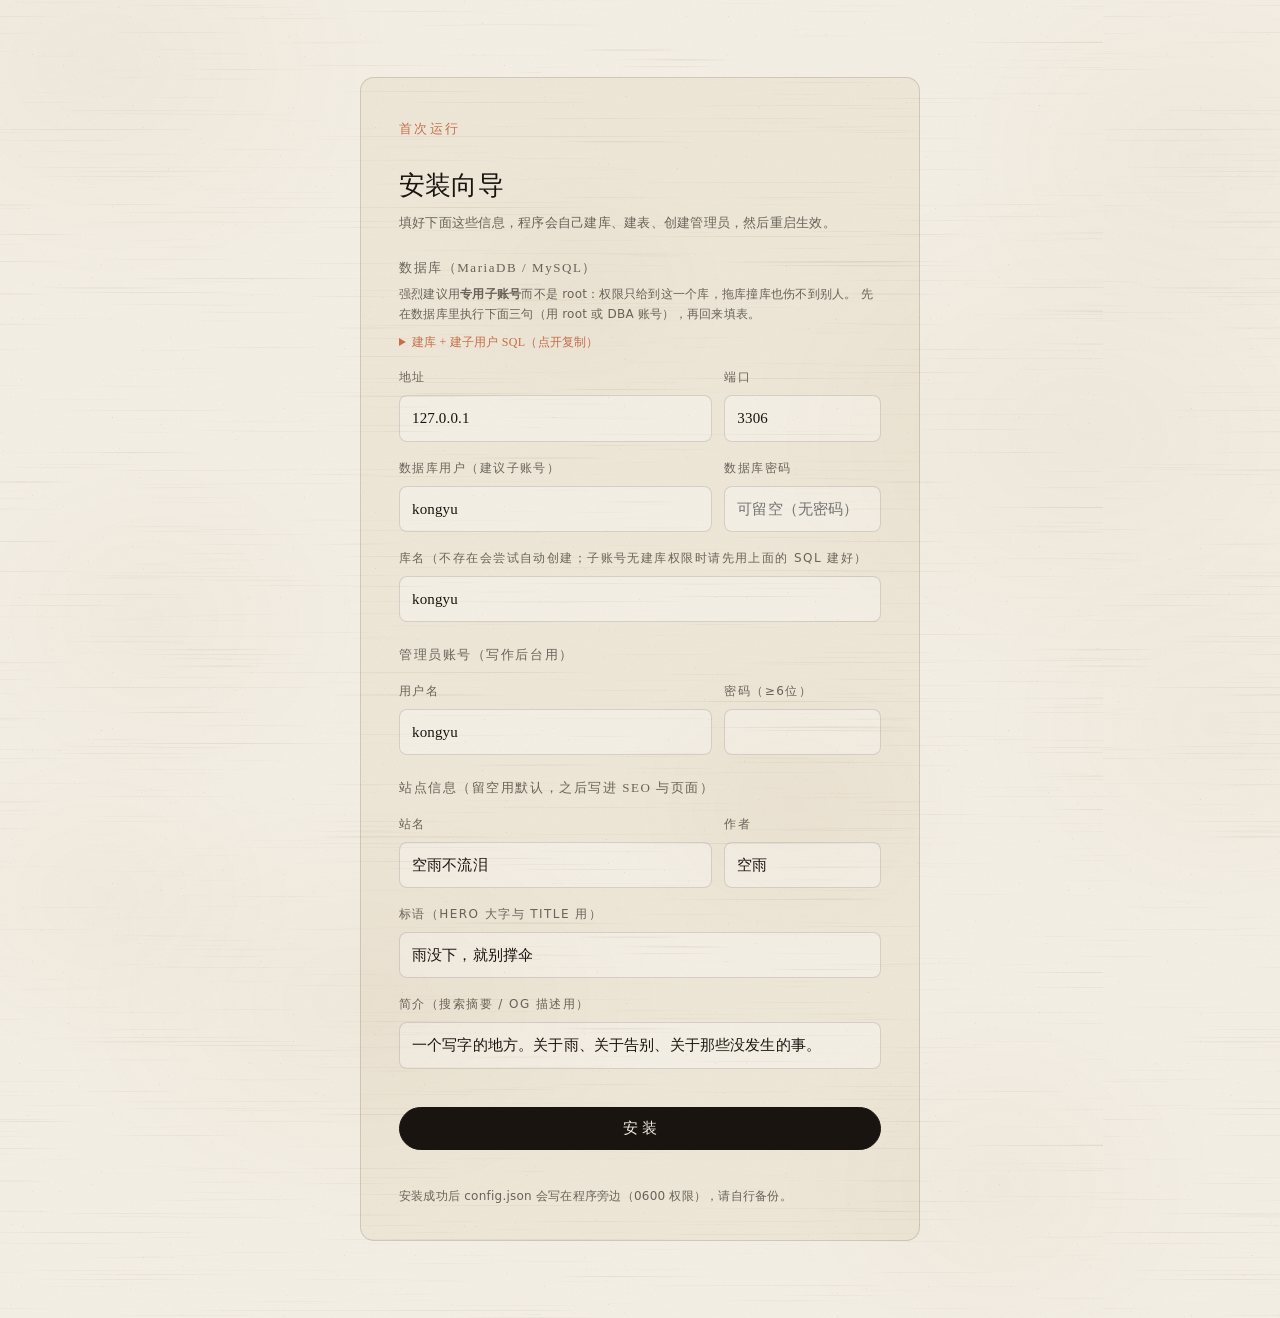
==== commit 87150a4b: "chore: 默认端口改 6888；安装引导与迁移改用专用子账号 - 监听默认值 :8080 → :6888（main.go/build-release.sh/README/docs/tools 全局" ====
--- a/web/install.html
+++ b/web/install.html
@@ -1,11 +1,11 @@
 <!DOCTYPE html>
-<html lang="zh-CN" data-theme="light" data-page-node-id="V2tOtIdkE9cuBsTQPnWQZI">
-<head data-page-node-id="H4SumpISIE8X99gHW9Pw5w">
-<meta charset="UTF-8" data-page-node-id="9279kvWvdt9lmdQAimhoW7">
-<meta name="viewport" content="width=device-width, initial-scale=1.0" data-page-node-id="6Mq2mURJLkUc9kyoTBnF0r">
+<html lang="zh-CN" data-theme="light" data-page-node-id="GwDarzBMUomtq8bA4rwtc6">
+<head data-page-node-id="7rMjImaNSz8jbxCzBeWLHs">
+<meta charset="UTF-8" data-page-node-id="21fqCymgfzrlY2Vbid9pDB">
+<meta name="viewport" content="width=device-width, initial-scale=1.0" data-page-node-id="9ETjMmlM2Ve2fCxMasbeCa">
 <title>安装向导 · 空雨不流泪</title>
-<meta name="robots" content="noindex, nofollow" data-page-node-id="YCZQ5GUoCMjF4UqULJAlKw">
-<link rel="stylesheet" href="assets/style.css" data-page-node-id="CHzqNNVt9hxdb2tH8KpF4H">
+<meta name="robots" content="noindex, nofollow" data-page-node-id="Zp1Hbya6K7osu0t1KiwmOV">
+<link rel="stylesheet" href="assets/style.css" data-page-node-id="LIfyLNFe3lEBAiCWRuuodv">
 <style>
   .auth-wrap { min-height: 100vh; display: flex; align-items: center; justify-content: center; padding: 6vw 5vw; }
   .auth-card {
@@ -31,73 +31,98 @@
   .auth-msg.ok { color: var(--ok, #3b6d11); }
   .sec-title { margin: 22px 0 2px; font-size: 13px; letter-spacing: .12em; color: var(--ink-2, #6b6157); }
   .hint { font-size: 12px; color: var(--ink-2, #6b6157); margin-top: 4px; }
+  /* 子用户 SQL 建议块：可折叠，默认收起不吓人 */
+  details.sqlbox { margin-top: 8px; font-size: 12px; }
+  details.sqlbox summary { cursor: pointer; color: var(--accent, #c96f4a); }
+  details.sqlbox pre {
+    margin: 8px 0 0; padding: 10px 12px; overflow-x: auto;
+    background: var(--paper-2, #efe8d9); border: 1px solid var(--line, rgba(31,26,22,.14));
+    border-radius: 8px; font-size: 12px; line-height: 1.6; color: var(--ink, #1f1a16);
+  }
 </style>
 </head>
-<body data-page-node-id="FlMcC4gx3Hf34D4NfJ9yQR">
-<div class="auth-wrap" data-page-node-id="HA6IfPLaEIJkyTBPZmfw1i">
-  <form class="auth-card" id="installForm" autocomplete="off" data-page-node-id="vvVBIlZMZebYHI7JkENeaW">
-    <div class="kicker" data-page-node-id="DMR1CMcJqzCODLzLGT9Vee">首次运行</div>
-    <h1 data-page-node-id="GuUspR5ihVvzBpkTRrfKz0">安装向导</h1>
-    <p class="muted" style="font-size:13px;margin:4px 0 0" data-page-node-id="l3l0SbgIRQ82aXSEZlowUD">填好下面这些信息，程序会自己建库、建表、创建管理员，然后重启生效。</p>
+<body data-page-node-id="QRcFbnMsEYvCwf0ZVWKRAQ">
+<div class="auth-wrap" data-page-node-id="E909rbyKlFhzTczO3j4jsN">
+  <form class="auth-card" id="installForm" autocomplete="off" data-page-node-id="yUHJAih3LmgCHgO6nu7Z7p">
+    <div class="kicker" data-page-node-id="3wna3WUpi0J6FbFavwAvet">首次运行</div>
+    <h1 data-page-node-id="3DP52kodIP3xDX03hdkO8e">安装向导</h1>
+    <p class="muted" style="font-size:13px;margin:4px 0 0" data-page-node-id="ttCRrWqx4JeyngZGZqLl5v">填好下面这些信息，程序会自己建库、建表、创建管理员，然后重启生效。</p>
 
-    <div class="sec-title" data-page-node-id="zU48U7gUlGSHP63JPVsM08">数据库（MariaDB / MySQL）</div>
-    <div class="field row2" data-page-node-id="wm0fqiuc0DEUjYhfXHtjfM">
-      <div data-page-node-id="dCYoIELEKn0SQ8KRnetVZY"><label for="host" data-page-node-id="gxUdnwzr2HSPPkHJM98pPL">地址</label>
-        <input id="host" type="text" value="127.0.0.1" required data-page-node-id="PY7iTl00N5zxXxdwJyI2Jf">
+    <div class="sec-title" data-page-node-id="E4oHYGYyW5UDXdmd4vUTfr">数据库（MariaDB / MySQL）</div>
+    <p class="hint" data-page-node-id="srFlnXsFHsNH6ORXcOnUYw">
+      强烈建议用<b data-page-node-id="LkaDYz8EOR3Dfow8nMvdEV">专用子账号</b>而不是 root：权限只给到这一个库，拖库撞库也伤不到别人。
+      先在数据库里执行下面三句（用 root 或 DBA 账号），再回来填表。
+    </p>
+    <details class="sqlbox" data-page-node-id="Uf0MDeProklNxmBf2EQRrT">
+      <summary data-page-node-id="ZeZfAtq35HjTCkOspsYLCc">建库 + 建子用户 SQL（点开复制）</summary>
+      <pre data-page-node-id="ZvJsCz73dJGlFexqK7Dhns">CREATE DATABASE IF NOT EXISTS kongyu
+  DEFAULT CHARACTER SET utf8mb4 COLLATE utf8mb4_unicode_ci;
+
+CREATE USER IF NOT EXISTS 'kongyu'@'localhost' IDENTIFIED BY '换成强密码';
+CREATE USER IF NOT EXISTS 'kongyu'@'127.0.0.1' IDENTIFIED BY '换成强密码';
+
+GRANT ALL PRIVILEGES ON kongyu.* TO 'kongyu'@'localhost';
+GRANT ALL PRIVILEGES ON kongyu.* TO 'kongyu'@'127.0.0.1';
+FLUSH PRIVILEGES;</pre>
+    </details>
+
+    <div class="field row2" data-page-node-id="AnIEfyeZU0RHEjTs7IHWC0">
+      <div data-page-node-id="GUhIrrrD35OjVvoTvQNONb"><label for="host" data-page-node-id="hmj91zSN6gDcrfCoOICPs5">地址</label>
+        <input id="host" type="text" value="127.0.0.1" required data-page-node-id="78thKTJ4XwiqKRlKOqneaA">
       </div>
-      <div data-page-node-id="TI1aRrTQF34gpeMN3ocjvo"><label for="port" data-page-node-id="ciElGRjXbyT6mKOkhVggtp">端口</label>
-        <input id="port" type="text" value="3306" required data-page-node-id="AR1CuXsBEe4DLxHGVZ2oFI">
+      <div data-page-node-id="1IP7kRYxrC7jESTci2FIFw"><label for="port" data-page-node-id="pWwGwyXHOCgCndbisSSnUO">端口</label>
+        <input id="port" type="text" value="3306" required data-page-node-id="vp5RAeAXXX65pFEzR8xTJg">
       </div>
     </div>
-    <div class="field row2" data-page-node-id="I75LFwPrsfRYaFbqBc1O0S">
-      <div data-page-node-id="5k55RzexFUispJvgBruMBZ"><label for="dbuser" data-page-node-id="xSpnopDXzAOAG6lRxAhOwf">数据库用户</label>
-        <input id="dbuser" type="text" value="root" required data-page-node-id="LlhUhneugYV0geHpPtoEWv">
+    <div class="field row2" data-page-node-id="79qv8Ah55ehISBrulDLQvm">
+      <div data-page-node-id="Z4AVroqMkRXA6YZ4siFrwC"><label for="dbuser" data-page-node-id="lMsfSt2KcNZPWXhDVSW4FF">数据库用户（建议子账号）</label>
+        <input id="dbuser" type="text" value="kongyu" required data-page-node-id="IXl3EzlJeJZmPUgLLHNhsT">
       </div>
-      <div data-page-node-id="MxfpscPQuFteVMUP3p21AA"><label for="dbpass" data-page-node-id="TLlwwJEupNCL2d8oQdbS4r">数据库密码</label>
-        <input id="dbpass" type="password" placeholder="可留空（无密码）" data-page-node-id="TQKkqpDDmM3em5bO1fQAMH">
+      <div data-page-node-id="fAwKkkV40HOJvNfC8c1Owg"><label for="dbpass" data-page-node-id="Ng3EPxkxPPHtNDumixdJh6">数据库密码</label>
+        <input id="dbpass" type="password" placeholder="可留空（无密码）" data-page-node-id="jnOwYvSrpFmnuUDh0ZHJqo">
       </div>
     </div>
-    <div class="field" data-page-node-id="yBr2CC0Bqi5upN77WiHCUP">
-      <label for="dbname" data-page-node-id="mlX4teWCitAnF7ivZqqsvG">库名（不存在会自动创建）</label>
-      <input id="dbname" type="text" value="kongyu" required data-page-node-id="5jpUyk98XAUFMR1JXe2vAx">
+    <div class="field" data-page-node-id="uzJ6v3Ih3grrClb59yyhuw">
+      <label for="dbname" data-page-node-id="JO33ttI1ljSQW3qiWlPjyT">库名（不存在会尝试自动创建；子账号无建库权限时请先用上面的 SQL 建好）</label>
+      <input id="dbname" type="text" value="kongyu" required data-page-node-id="N1v1YCaCpz1GnCi42ow1Ft">
     </div>
 
-    <div class="sec-title" data-page-node-id="klMNr1pzEWx4UFM8BHHCQN">管理员账号（写作后台用）</div>
-    <div class="field row2" data-page-node-id="q7GjEkgvLV7BRFYhQMcNPW">
-      <div data-page-node-id="z84wAPnV6OuWB85Cf1rZNY"><label for="admin" data-page-node-id="0RRC1Fw7aUBytudGz9IXAI">用户名</label>
-        <input id="admin" type="text" value="kongyu" required data-page-node-id="Ix6VSt5851bhybQhXxsSqv">
+    <div class="sec-title" data-page-node-id="ErfxDxb92eVjZDxGUhza0h">管理员账号（写作后台用）</div>
+    <div class="field row2" data-page-node-id="bHP2O36e33Qt9fajeuKRBp">
+      <div data-page-node-id="alyOkESramMTUvIOAGk3UK"><label for="admin" data-page-node-id="BDnF0eJrg5rVZYSXwhetFk">用户名</label>
+        <input id="admin" type="text" value="kongyu" required data-page-node-id="1svpmVBjrPnPEjBoSvnDb3">
       </div>
-      <div data-page-node-id="3K9S00Lg9o94TlIMEx2kd3"><label for="apass" data-page-node-id="Y9kYkQ2WEuAqQretwTadSj">密码（≥6位）</label>
-        <input id="apass" type="password" required minlength="6" data-page-node-id="vbwDZWRBacbl6phlWuuTd9">
+      <div data-page-node-id="ucdUdGfrk9meVlBtdUrVlk"><label for="apass" data-page-node-id="np8CwAhEkvfGXBZ45J1TBE">密码（≥6位）</label>
+        <input id="apass" type="password" required minlength="6" data-page-node-id="tzILhD6qgApK7L7DLFQbs8">
       </div>
     </div>
 
-    <div class="sec-title" data-page-node-id="RnH6XeklCV2P2lovoTrEGO">站点信息（留空用默认，之后写进 SEO 与页面）</div>
-    <div class="field row2" data-page-node-id="XkdF8f4hzhiZ895lD7CfAy">
-      <div data-page-node-id="lqiD1xasliE6BBBfSmHkuC"><label for="sitename" data-page-node-id="JeFniX1CCaCCQLELUPEBEY">站名</label>
-        <input id="sitename" type="text" value="空雨不流泪" data-page-node-id="6vN9mm7lPlQjdhVKyfl6mR">
+    <div class="sec-title" data-page-node-id="Mdv4GMeY7TpDV5TQC0ECJN">站点信息（留空用默认，之后写进 SEO 与页面）</div>
+    <div class="field row2" data-page-node-id="r2USS5RBw4s2JDKtLH9ytQ">
+      <div data-page-node-id="RFolxrYbiyKy9V7RuwOFYB"><label for="sitename" data-page-node-id="3q7zqkuBpqJdBKvIM2yqAW">站名</label>
+        <input id="sitename" type="text" value="空雨不流泪" data-page-node-id="S6fYj4bGpGpCSVzqgMTXGB">
       </div>
-      <div data-page-node-id="iv16kOr2wllGi4un0fKejf"><label for="author" data-page-node-id="B33lq2xFcWFhSXoDtLKAC0">作者</label>
-        <input id="author" type="text" value="空雨" data-page-node-id="HtsVDL7bSnUYdB3Yv2rcWU">
+      <div data-page-node-id="gUgt6s6GkYAkC6w56sUHE4"><label for="author" data-page-node-id="aERsI849TldvcGIVD7HBxg">作者</label>
+        <input id="author" type="text" value="空雨" data-page-node-id="hvUU4jdeCY6bGq72LTSkGS">
       </div>
     </div>
-    <div class="field" data-page-node-id="SQ7XUBX06sIC2h8ThpcfDW">
-      <label for="tagline" data-page-node-id="bYzliW0FPeZS6xdywLME04">标语（Hero 大字与 title 用）</label>
-      <input id="tagline" type="text" value="雨没下，就别撑伞" data-page-node-id="G7FrCkX4eENd3shbqB1Qlc">
+    <div class="field" data-page-node-id="nzytHcginnNrWlea8w5GzQ">
+      <label for="tagline" data-page-node-id="KiHMZHWujXLqZOfZS1hWnx">标语（Hero 大字与 title 用）</label>
+      <input id="tagline" type="text" value="雨没下，就别撑伞" data-page-node-id="BYHA5j7O0GE3irXaAjGscF">
     </div>
-    <div class="field" data-page-node-id="qepdZGXt0GVWrVK6PGCH2d">
-      <label for="sitedesc" data-page-node-id="4z4RGwlps5e6aza6b4SkyS">简介（搜索摘要 / OG 描述用）</label>
-      <input id="sitedesc" type="text" value="一个写字的地方。关于雨、关于告别、关于那些没发生的事。" data-page-node-id="gwk8nHrrBvHcpHFYGysQmO">
+    <div class="field" data-page-node-id="zG7QmeQZQG6DQZfteb4AYu">
+      <label for="sitedesc" data-page-node-id="WHDeFibfjbWZRqqE151cKj">简介（搜索摘要 / OG 描述用）</label>
+      <input id="sitedesc" type="text" value="一个写字的地方。关于雨、关于告别、关于那些没发生的事。" data-page-node-id="FzTYjiDaFQ6xjVzuLhzqnf">
     </div>
 
-    <button class="btn btn-primary" type="submit" id="btnInstall" data-page-node-id="z9gfcmMwOGPntxcrnt8lXy">安 装</button>
-    <div class="auth-msg" id="msg" data-page-node-id="XBPMunv3wNPn2IUucmQIey"></div>
-    <p class="hint" data-page-node-id="q9HPEwHez03z5gOPQQk8lC">安装成功后 config.json 会写在程序旁边（0600 权限），请自行备份。</p>
+    <button class="btn btn-primary" type="submit" id="btnInstall" data-page-node-id="6FAkzOj0KlJyrNLawJuIAE">安 装</button>
+    <div class="auth-msg" id="msg" data-page-node-id="mxR0maTWheJfBHRofjzqxP"></div>
+    <p class="hint" data-page-node-id="dN2VzlwFNv6jR98pKpeVlZ">安装成功后 config.json 会写在程序旁边（0600 权限），请自行备份。</p>
   </form>
 </div>
 
 <script>
-/* 安装向导：POST /api/install → 成功后提示重启（或自动 reload 试探） */
+/* 安装向导：POST /api/install → 成功跳登录页 */
 (function () {
   'use strict';
   var msg = document.getElementById('msg');
